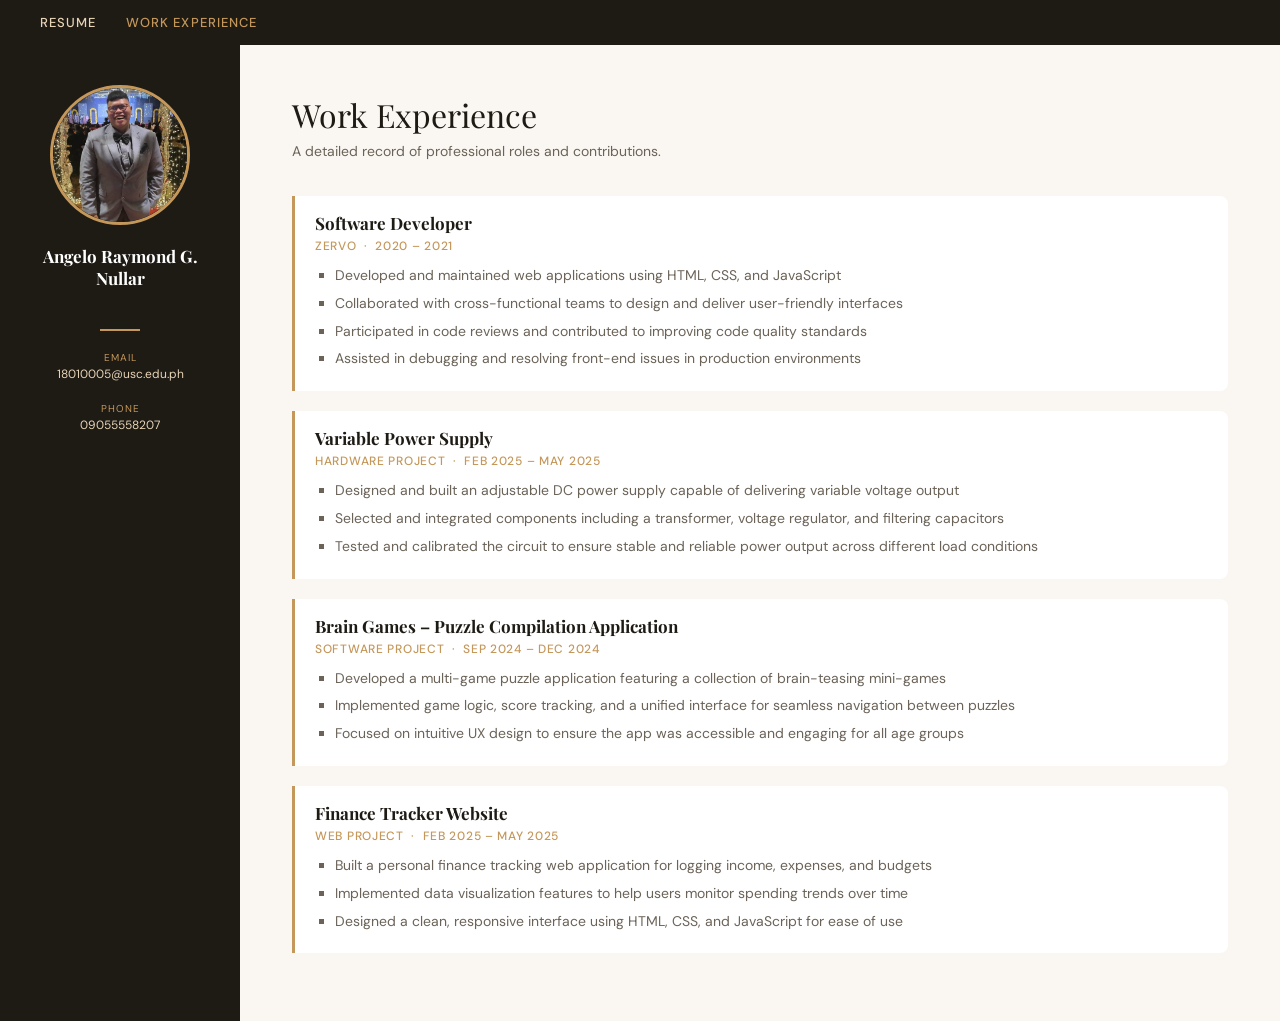
==== experience.html @ 6f74825b "Add files via upload" ====
<!DOCTYPE html>
<html lang="en">
<head>
  <meta charset="UTF-8">
  <meta name="viewport" content="width=device-width, initial-scale=1.0">
  <title>Angelo Nullar – Work Experience</title>
  <link rel="stylesheet" href="style.css">
</head>
<body>

  <nav>
    <a href="index.html">Resume</a>
    <a href="experience.html" class="active">Work Experience</a>
  </nav>

  <div class="page-wrapper">
    <div class="sidebar">
      <img src="profpic.jpg" alt="Angelo Nullar">
      <h1>Angelo Raymond G. Nullar</h1>
      <div class="sidebar-divider"></div>
      <div class="contact-label">Email</div>
      <div class="contact-item">18010005@usc.edu.ph</div>
      <div class="contact-label" style="margin-top:12px;">Phone</div>
      <div class="contact-item">09055558207</div>
    </div>

    <div class="content">

      <p class="page-title">Work Experience</p>
      <p class="page-subtitle">A detailed record of professional roles and contributions.</p>

      <div class="exp-entry">
        <h3>Software Developer</h3>
        <p class="meta">Zervo &nbsp;·&nbsp; 2020 – 2021</p>
        <ul>
          <li>Developed and maintained web applications using HTML, CSS, and JavaScript</li>
          <li>Collaborated with cross-functional teams to design and deliver user-friendly interfaces</li>
          <li>Participated in code reviews and contributed to improving code quality standards</li>
          <li>Assisted in debugging and resolving front-end issues in production environments</li>
        </ul>
      </div>

      <div class="exp-entry">
        <h3>Variable Power Supply</h3>
        <p class="meta">Hardware Project &nbsp;·&nbsp; Feb 2025 – May 2025</p>
        <ul>
          <li>Designed and built an adjustable DC power supply capable of delivering variable voltage output</li>
          <li>Selected and integrated components including a transformer, voltage regulator, and filtering capacitors</li>
          <li>Tested and calibrated the circuit to ensure stable and reliable power output across different load conditions</li>
        </ul>
      </div>

      <div class="exp-entry">
        <h3>Brain Games – Puzzle Compilation Application</h3>
        <p class="meta">Software Project &nbsp;·&nbsp; Sep 2024 – Dec 2024</p>
        <ul>
          <li>Developed a multi-game puzzle application featuring a collection of brain-teasing mini-games</li>
          <li>Implemented game logic, score tracking, and a unified interface for seamless navigation between puzzles</li>
          <li>Focused on intuitive UX design to ensure the app was accessible and engaging for all age groups</li>
        </ul>
      </div>

      <div class="exp-entry">
        <h3>Finance Tracker Website</h3>
        <p class="meta">Web Project &nbsp;·&nbsp; Feb 2025 – May 2025</p>
        <ul>
          <li>Built a personal finance tracking web application for logging income, expenses, and budgets</li>
          <li>Implemented data visualization features to help users monitor spending trends over time</li>
          <li>Designed a clean, responsive interface using HTML, CSS, and JavaScript for ease of use</li>
        </ul>
      </div>

    </div>
  </div>

</body>
</html>
---- style.css ----
@import url('https://fonts.googleapis.com/css2?family=Playfair+Display:wght@400;700&family=DM+Sans:wght@300;400;500&display=swap');

*, *::before, *::after { box-sizing: border-box; margin: 0; padding: 0; }

:root {
  --brown: #c4975a;
  --brown-dark: #8b6534;
  --brown-light: #e8d5b7;
  --cream: #faf7f2;
  --dark: #1e1a14;
  --muted: #6b6358;
  --blue-tint: #e8f4f8;
  --green-tint: #e8f5e8;
  --orange-tint: #fdf3e8;
}

body {
  font-family: 'DM Sans', sans-serif;
  background-color: var(--cream);
  color: var(--dark);
  min-height: 100vh;
}

/* NAV */
nav {
  background: var(--dark);
  padding: 14px 40px;
  display: flex;
  gap: 30px;
  align-items: center;
}

nav a {
  color: var(--brown-light);
  text-decoration: none;
  font-size: 13px;
  font-weight: 500;
  letter-spacing: 0.08em;
  text-transform: uppercase;
  transition: color 0.2s;
}

nav a:hover, nav a.active { color: var(--brown); }

/* LAYOUT */
.page-wrapper {
  display: flex;
  min-height: calc(100vh - 48px);
}

/* SIDEBAR */
.sidebar {
  width: 240px;
  flex-shrink: 0;
  background: var(--dark);
  padding: 40px 24px;
  color: var(--brown-light);
  display: flex;
  flex-direction: column;
  align-items: center;
  text-align: center;
}

.sidebar img {
  width: 140px;
  height: 140px;
  border-radius: 50%;
  object-fit: cover;
  border: 3px solid var(--brown);
  margin-bottom: 20px;
}

.sidebar h1 {
  font-family: 'Playfair Display', serif;
  font-size: 17px;
  font-weight: 700;
  line-height: 1.3;
  color: #fff;
  margin-bottom: 20px;
}

.sidebar .contact-item {
  font-size: 12px;
  color: var(--brown-light);
  margin-bottom: 8px;
  word-break: break-word;
}

.sidebar .contact-label {
  font-size: 10px;
  letter-spacing: 0.1em;
  text-transform: uppercase;
  color: var(--brown);
  margin-bottom: 2px;
}

.sidebar-divider {
  width: 40px;
  height: 2px;
  background: var(--brown);
  margin: 20px auto;
}

/* MAIN */
.content {
  flex: 1;
  padding: 48px 52px;
}

.content h2 {
  font-family: 'Playfair Display', serif;
  font-size: 22px;
  color: var(--dark);
  margin-bottom: 14px;
  padding-bottom: 8px;
  border-bottom: 2px solid var(--brown);
  display: flex;
  align-items: center;
  gap: 10px;
}

.content h2 span { font-size: 18px; }

.section {
  padding: 22px 24px;
  border-radius: 8px;
  margin-bottom: 28px;
}

.section.education { background: var(--blue-tint); }
.section.experience { background: var(--orange-tint); }
.section.skills { background: var(--green-tint); }

.section p { font-size: 14px; line-height: 1.7; color: var(--dark); }
.section strong { color: var(--brown-dark); }

ul {
  list-style: square;
  padding-left: 20px;
  margin-top: 8px;
}

ul li {
  font-size: 14px;
  line-height: 1.7;
  color: var(--muted);
  margin-bottom: 4px;
}

/* EXPERIENCE PAGE */
.exp-entry {
  border-left: 3px solid var(--brown);
  padding: 16px 20px;
  margin-bottom: 20px;
  background: #fff;
  border-radius: 0 8px 8px 0;
}

.exp-entry h3 {
  font-family: 'Playfair Display', serif;
  font-size: 17px;
  color: var(--dark);
}

.exp-entry .meta {
  font-size: 12px;
  color: var(--brown);
  font-weight: 500;
  text-transform: uppercase;
  letter-spacing: 0.06em;
  margin: 4px 0 10px;
}

.page-title {
  font-family: 'Playfair Display', serif;
  font-size: 32px;
  color: var(--dark);
  margin-bottom: 6px;
}

.page-subtitle {
  font-size: 14px;
  color: var(--muted);
  margin-bottom: 36px;
}
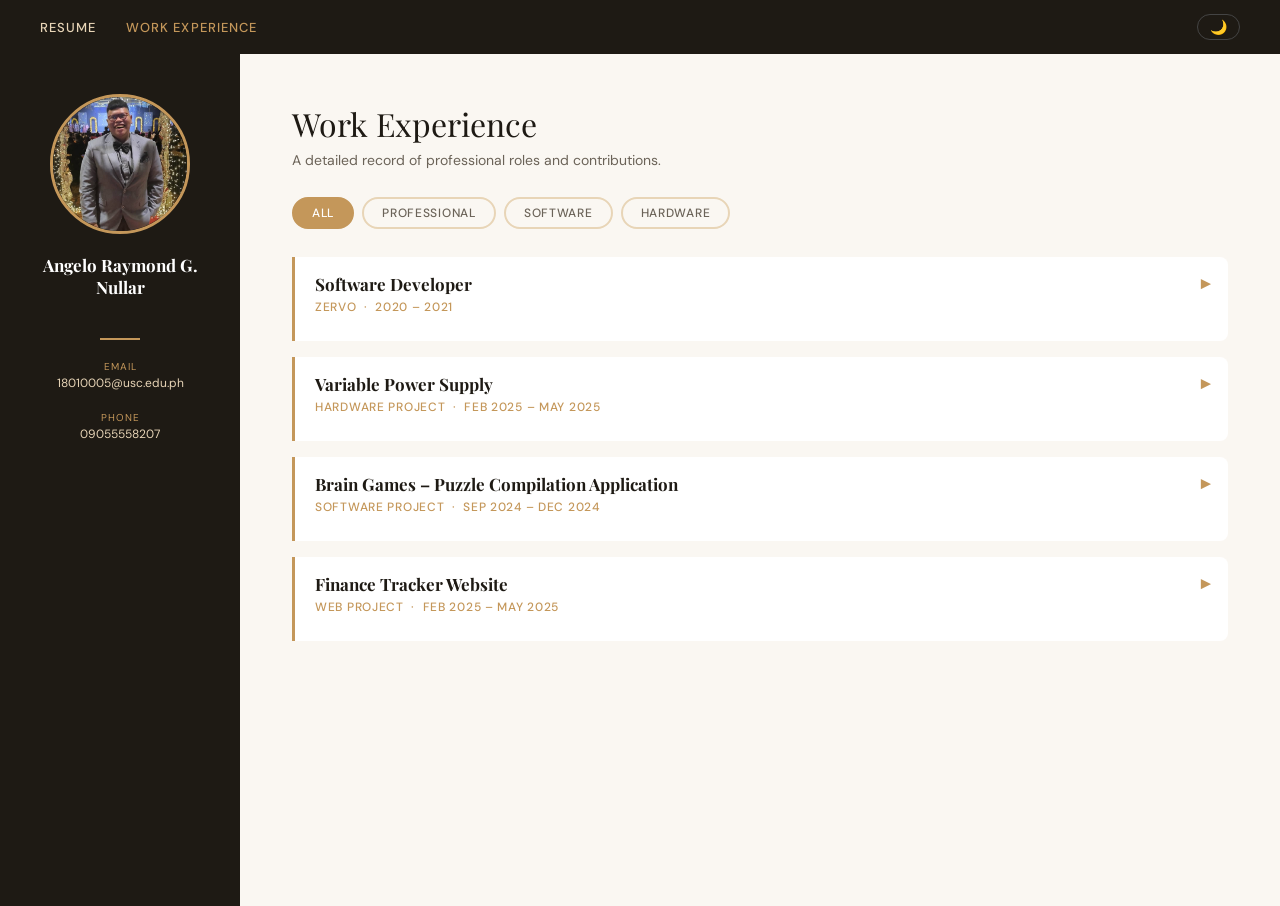
==== commit 5e172469: "Add files via upload" ====
--- a/experience.html
+++ b/experience.html
@@ -11,6 +11,7 @@
   <nav>
     <a href="index.html">Resume</a>
     <a href="experience.html" class="active">Work Experience</a>
+    <button class="theme-toggle" onclick="toggleTheme()" title="Toggle dark mode">🌙</button>
   </nav>
 
   <div class="page-wrapper">
@@ -29,10 +30,18 @@
       <p class="page-title">Work Experience</p>
       <p class="page-subtitle">A detailed record of professional roles and contributions.</p>
 
-      <div class="exp-entry">
-        <h3>Software Developer</h3>
+      <!-- Filter buttons -->
+      <div class="filter-bar">
+        <button class="filter-btn active" onclick="filterExp('all', this)">All</button>
+        <button class="filter-btn" onclick="filterExp('professional', this)">Professional</button>
+        <button class="filter-btn" onclick="filterExp('software', this)">Software</button>
+        <button class="filter-btn" onclick="filterExp('hardware', this)">Hardware</button>
+      </div>
+
+      <div class="exp-entry" data-type="professional" onclick="toggleEntry(this)">
+        <h3>Software Developer <span class="expand-icon">▾</span></h3>
         <p class="meta">Zervo &nbsp;·&nbsp; 2020 – 2021</p>
-        <ul>
+        <ul class="exp-body">
           <li>Developed and maintained web applications using HTML, CSS, and JavaScript</li>
           <li>Collaborated with cross-functional teams to design and deliver user-friendly interfaces</li>
           <li>Participated in code reviews and contributed to improving code quality standards</li>
@@ -40,30 +49,30 @@
         </ul>
       </div>
 
-      <div class="exp-entry">
-        <h3>Variable Power Supply</h3>
+      <div class="exp-entry" data-type="hardware" onclick="toggleEntry(this)">
+        <h3>Variable Power Supply <span class="expand-icon">▾</span></h3>
         <p class="meta">Hardware Project &nbsp;·&nbsp; Feb 2025 – May 2025</p>
-        <ul>
+        <ul class="exp-body">
           <li>Designed and built an adjustable DC power supply capable of delivering variable voltage output</li>
           <li>Selected and integrated components including a transformer, voltage regulator, and filtering capacitors</li>
           <li>Tested and calibrated the circuit to ensure stable and reliable power output across different load conditions</li>
         </ul>
       </div>
 
-      <div class="exp-entry">
-        <h3>Brain Games – Puzzle Compilation Application</h3>
+      <div class="exp-entry" data-type="software" onclick="toggleEntry(this)">
+        <h3>Brain Games – Puzzle Compilation Application <span class="expand-icon">▾</span></h3>
         <p class="meta">Software Project &nbsp;·&nbsp; Sep 2024 – Dec 2024</p>
-        <ul>
+        <ul class="exp-body">
           <li>Developed a multi-game puzzle application featuring a collection of brain-teasing mini-games</li>
           <li>Implemented game logic, score tracking, and a unified interface for seamless navigation between puzzles</li>
           <li>Focused on intuitive UX design to ensure the app was accessible and engaging for all age groups</li>
         </ul>
       </div>
 
-      <div class="exp-entry">
-        <h3>Finance Tracker Website</h3>
+      <div class="exp-entry" data-type="software" onclick="toggleEntry(this)">
+        <h3>Finance Tracker Website <span class="expand-icon">▾</span></h3>
         <p class="meta">Web Project &nbsp;·&nbsp; Feb 2025 – May 2025</p>
-        <ul>
+        <ul class="exp-body">
           <li>Built a personal finance tracking web application for logging income, expenses, and budgets</li>
           <li>Implemented data visualization features to help users monitor spending trends over time</li>
           <li>Designed a clean, responsive interface using HTML, CSS, and JavaScript for ease of use</li>
@@ -73,5 +82,37 @@
     </div>
   </div>
 
+  <script>
+    // ── Dark mode toggle ──────────────────────────────────────────────────────
+    function toggleTheme() {
+      const isDark = document.body.classList.toggle('dark');
+      document.querySelector('.theme-toggle').textContent = isDark ? '☀️' : '🌙';
+      localStorage.setItem('theme', isDark ? 'dark' : 'light');
+    }
+
+    if (localStorage.getItem('theme') === 'dark') {
+      document.body.classList.add('dark');
+      document.querySelector('.theme-toggle').textContent = '☀️';
+    }
+
+    // ── Expand / collapse entries ─────────────────────────────────────────────
+    function toggleEntry(el) {
+      el.classList.toggle('collapsed');
+    }
+
+    // Start all collapsed
+    document.querySelectorAll('.exp-entry').forEach(e => e.classList.add('collapsed'));
+
+    // ── Filter by type ────────────────────────────────────────────────────────
+    function filterExp(type, btn) {
+      document.querySelectorAll('.filter-btn').forEach(b => b.classList.remove('active'));
+      btn.classList.add('active');
+
+      document.querySelectorAll('.exp-entry').forEach(entry => {
+        const match = type === 'all' || entry.dataset.type === type;
+        entry.style.display = match ? '' : 'none';
+      });
+    }
+  </script>
 </body>
-</html>+</html>
--- a/style.css
+++ b/style.css
@@ -12,16 +12,34 @@
   --blue-tint: #e8f4f8;
   --green-tint: #e8f5e8;
   --orange-tint: #fdf3e8;
+  --nav-bg: var(--dark);
+  --sidebar-bg: var(--dark);
+  --body-bg: var(--cream);
+  --text: var(--dark);
+  --card-bg: #fff;
+}
+
+/* ── Dark mode ── */
+body.dark {
+  --body-bg: #121212;
+  --text: #e0d8cc;
+  --cream: #121212;
+  --blue-tint: #1a2a30;
+  --green-tint: #1a2a1a;
+  --orange-tint: #2a1e10;
+  --card-bg: #1e1a14;
+  --muted: #a09890;
 }
 
 body {
   font-family: 'DM Sans', sans-serif;
-  background-color: var(--cream);
-  color: var(--dark);
+  background-color: var(--body-bg);
+  color: var(--text);
   min-height: 100vh;
-}
-
-/* NAV */
+  transition: background 0.3s, color 0.3s;
+}
+
+/* ── NAV ── */
 nav {
   background: var(--dark);
   padding: 14px 40px;
@@ -42,13 +60,27 @@
 
 nav a:hover, nav a.active { color: var(--brown); }
 
-/* LAYOUT */
+.theme-toggle {
+  margin-left: auto;
+  background: none;
+  border: 1px solid #444;
+  border-radius: 20px;
+  padding: 4px 12px;
+  cursor: pointer;
+  font-size: 14px;
+  color: var(--brown-light);
+  transition: border-color 0.2s;
+}
+
+.theme-toggle:hover { border-color: var(--brown); }
+
+/* ── LAYOUT ── */
 .page-wrapper {
   display: flex;
   min-height: calc(100vh - 48px);
 }
 
-/* SIDEBAR */
+/* ── SIDEBAR ── */
 .sidebar {
   width: 240px;
   flex-shrink: 0;
@@ -101,16 +133,44 @@
   margin: 20px auto;
 }
 
-/* MAIN */
+/* ── MAIN CONTENT ── */
 .content {
   flex: 1;
   padding: 48px 52px;
 }
 
+/* Search bar */
+.search-wrap {
+  margin-bottom: 28px;
+}
+
+.search-wrap input {
+  width: 100%;
+  max-width: 400px;
+  padding: 10px 16px;
+  font-family: 'DM Sans', sans-serif;
+  font-size: 14px;
+  border: 2px solid var(--brown-light);
+  border-radius: 8px;
+  background: var(--card-bg);
+  color: var(--text);
+  outline: none;
+  transition: border-color 0.2s;
+}
+
+.search-wrap input:focus { border-color: var(--brown); }
+.search-wrap input::placeholder { color: #bbb; }
+
+.no-results {
+  font-size: 14px;
+  color: var(--muted);
+  margin-top: 16px;
+}
+
 .content h2 {
   font-family: 'Playfair Display', serif;
   font-size: 22px;
-  color: var(--dark);
+  color: var(--text);
   margin-bottom: 14px;
   padding-bottom: 8px;
   border-bottom: 2px solid var(--brown);
@@ -125,13 +185,14 @@
   padding: 22px 24px;
   border-radius: 8px;
   margin-bottom: 28px;
+  transition: background 0.3s;
 }
 
 .section.education { background: var(--blue-tint); }
 .section.experience { background: var(--orange-tint); }
 .section.skills { background: var(--green-tint); }
 
-.section p { font-size: 14px; line-height: 1.7; color: var(--dark); }
+.section p { font-size: 14px; line-height: 1.7; color: var(--text); }
 .section strong { color: var(--brown-dark); }
 
 ul {
@@ -147,20 +208,79 @@
   margin-bottom: 4px;
 }
 
-/* EXPERIENCE PAGE */
+/* ── EXPERIENCE PAGE ── */
+.page-title {
+  font-family: 'Playfair Display', serif;
+  font-size: 32px;
+  color: var(--text);
+  margin-bottom: 6px;
+}
+
+.page-subtitle {
+  font-size: 14px;
+  color: var(--muted);
+  margin-bottom: 28px;
+}
+
+/* Filter buttons */
+.filter-bar {
+  display: flex;
+  gap: 8px;
+  margin-bottom: 28px;
+  flex-wrap: wrap;
+}
+
+.filter-btn {
+  padding: 6px 18px;
+  font-family: 'DM Sans', sans-serif;
+  font-size: 12px;
+  font-weight: 500;
+  letter-spacing: 0.06em;
+  text-transform: uppercase;
+  border: 2px solid var(--brown-light);
+  border-radius: 20px;
+  background: transparent;
+  color: var(--muted);
+  cursor: pointer;
+  transition: all 0.2s;
+}
+
+.filter-btn:hover, .filter-btn.active {
+  background: var(--brown);
+  border-color: var(--brown);
+  color: #fff;
+}
+
+/* Collapsible experience entries */
 .exp-entry {
   border-left: 3px solid var(--brown);
   padding: 16px 20px;
-  margin-bottom: 20px;
-  background: #fff;
+  margin-bottom: 16px;
+  background: var(--card-bg);
   border-radius: 0 8px 8px 0;
-}
+  cursor: pointer;
+  transition: box-shadow 0.2s, background 0.3s;
+}
+
+.exp-entry:hover { box-shadow: 0 2px 12px rgba(196,151,90,0.15); }
 
 .exp-entry h3 {
   font-family: 'Playfair Display', serif;
   font-size: 17px;
-  color: var(--dark);
-}
+  color: var(--text);
+  display: flex;
+  justify-content: space-between;
+  align-items: center;
+}
+
+.expand-icon {
+  font-size: 18px;
+  color: var(--brown);
+  transition: transform 0.3s;
+  font-family: sans-serif;
+}
+
+.exp-entry.collapsed .expand-icon { transform: rotate(-90deg); }
 
 .exp-entry .meta {
   font-size: 12px;
@@ -171,15 +291,15 @@
   margin: 4px 0 10px;
 }
 
-.page-title {
-  font-family: 'Playfair Display', serif;
-  font-size: 32px;
-  color: var(--dark);
-  margin-bottom: 6px;
-}
-
-.page-subtitle {
-  font-size: 14px;
-  color: var(--muted);
-  margin-bottom: 36px;
-}
+.exp-body {
+  overflow: hidden;
+  max-height: 300px;
+  transition: max-height 0.4s ease, opacity 0.3s;
+  opacity: 1;
+}
+
+.exp-entry.collapsed .exp-body {
+  max-height: 0;
+  opacity: 0;
+  margin: 0;
+}
